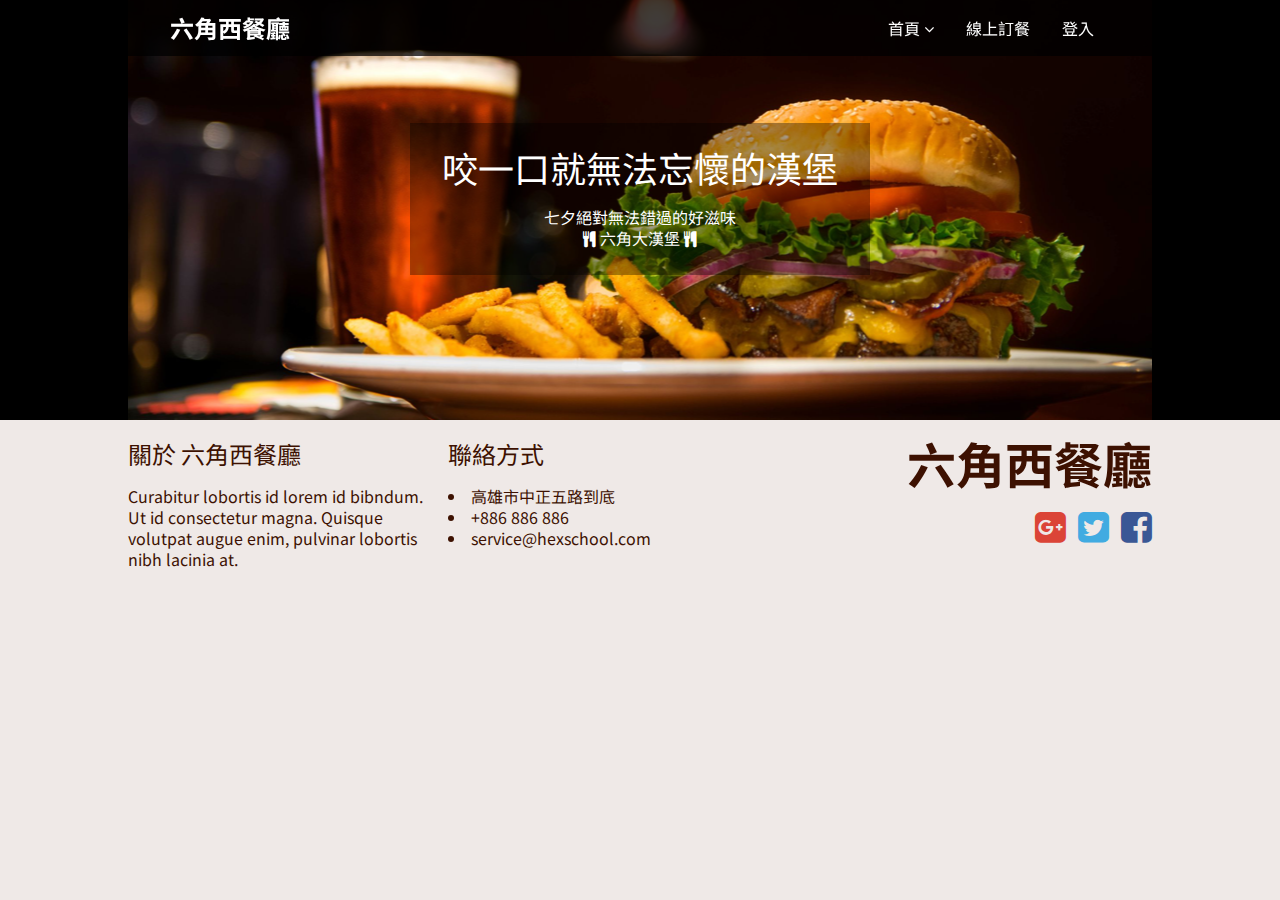
==== index.html @ e6250d26 "layout finish" ====
<!DOCTYPE html>
<html lang="en">
<head>
  <meta charset="UTF-8">
  <meta http-equiv="X-UA-Compatible" content="IE=Edge" />
  <meta name="viewport" content="width=device-width, initial-scale=1.0">
  <title>六角實習 作業三</title>
  <link rel="shortcut icon" href="./img/logo-s.png"/>
  <link rel="apple-touch-icon" href="./img/logo-s.png"/>
  <meta name='description' content="六角實習 作業三 RWD" />

  <meta property="og:title" content="六角實習 作業三" />
  <meta property="og:description" content="RWD">
  <meta property="og:type" content="website" />
  <meta property="og:url" content="FB上的網址" />
  <meta property="og:image" content="" />
  
  <link rel="stylesheet" href="https://stackpath.bootstrapcdn.com/font-awesome/4.7.0/css/font-awesome.min.css">
  <link rel="stylesheet" href="./css/main.css">
</head>
<body>
  <nav class="nav">
    <div class="width-limit">
      <h1>
        <a href="index.html">六角西餐廳</a>
      </h1>
      <ul class="nav-list">
        <li>
          <a id="nav-index" href="index.html">首頁 <span class="fa fa-angle-down"></span></a>
          <ul class="nav-sublist">
            <li>
              <a href="index.html#feature">特色</a>
            </li>
            <li>
              <a href="index.html#chef">主廚</a>
            </li>
            <li>
              <a href="index.html#map">地圖</a>
            </li>
          </ul>
        </li>
        <li>
          <a href="order.html">線上訂餐</a>
        </li>
        <li>
          <a href="login.html">登入</a>
        </li>
      </ul>
    </div>
  </nav>
  <header class="header">
    <div class="width-limit">
      <div class="slogan">
        <h1>咬一口就無法忘懷的漢堡</h1>
        <p>
          七夕絕對無法錯過的好滋味<br>
          <span class="fa fa-cutlery"></span> 六角大漢堡 <span class="fa fa-cutlery"></span>
        </p>
      </div>
    </div>
  </header>
  <main class="content">

  </main>
  <footer class="footer">
    <div class="width-limit">
      <div class="footer-block">
        <h2>關於 六角西餐廳</h2>
        <p>Curabitur lobortis id lorem id bibndum. Ut id consectetur magna. Quisque volutpat augue enim, pulvinar lobortis nibh lacinia at.</p>
      </div>
      <div class="footer-block">
        <h2>聯絡方式</h2>
        <ul>
          <li>高雄市中正五路到底</li>
          <li>+886 886 886</li>
          <li>service@hexschool.com</li>
        </ul>
      </div>
      <div class="footer-block footer-block-3">
        <h1>
          <a href="index.html">六角西餐廳</a>
        </h1>
        <a href="#" class="fa fa-google-plus-square"></a>
        <a href="#" class="fa fa-twitter-square"></a>
        <a href="#" class="fa fa-facebook-square"></a>
      </div>
    </div>
  </footer>
  <script src="https://code.jquery.com/jquery-3.6.0.min.js"></script>
  <script src="./js/main.js"></script>
</body>
</html>
---- css/main.css ----
@import url('https://fonts.googleapis.com/css2?family=Noto+Sans+TC:wght@100;300;400;500;700;900&display=swap');

/* http://meyerweb.com/eric/tools/css/reset/ 
   v2.0 | 20110126
   License: none (public domain)
*/
html, body, div, span, applet, object, iframe,
h1, h2, h3, h4, h5, h6, p, blockquote, pre,
a, abbr, acronym, address, big, cite, code,
del, dfn, em, img, ins, kbd, q, s, samp,
small, strike, strong, sub, sup, tt, var,
b, u, i, center,
dl, dt, dd, ol, ul, li,
fieldset, form, label, legend,
table, caption, tbody, tfoot, thead, tr, th, td,
article, aside, canvas, details, embed, 
figure, figcaption, footer, header, hgroup, 
menu, nav, output, ruby, section, summary,
time, mark, audio, video {
	margin: 0;
	padding: 0;
	border: 0;
	font-size: 100%;
	font: inherit;
	vertical-align: baseline;
}
/* HTML5 display-role reset for older browsers */
article, aside, details, figcaption, figure, 
footer, header, hgroup, menu, nav, section {
	display: block;
}
body {
	line-height: 1;
}
ol, ul {
	list-style: none;
}
blockquote, q {
	quotes: none;
}
blockquote:before, blockquote:after,
q:before, q:after {
	content: '';
	content: none;
}
table {
	border-collapse: collapse;
	border-spacing: 0;
}

/* written by olivialin21 */
/* all */
*,*::before,*::after{
  box-sizing: border-box;
}
html{
  scroll-behavior: smooth;
}
body{
  min-height: 100vh;
  font-family: 'Noto Sans TC', sans-serif;
  font-size: 16px;
  background-color: #EFE9E7;
}
a{
  text-decoration: none;
}
.width-limit{
  max-width: 1024px;
  margin: 0 auto;
}

/* nav */
.nav{
  width: 100%;
  position: fixed;
  top: 0;
  z-index: 99;
  background-color: rgba(0,0,0,0.75);
}
.nav .width-limit{
  display: flex;
  align-items: center;
  padding: 0 42px;
}
.nav a{
  color: #fff;
  transition: all 0.3s;
}
.nav a:hover{
  color: #ffe071;
  transform: translateY(-4px);
}
.nav h1 a{
  display: block;
  font-size: 24px;
  font-weight: bold;
  line-height: 56px;
}
.nav-list{
  display: flex;
  margin-left: auto;
}
.nav-list li{
  position: relative;
  transition: all 0.3s;
}
.nav-list a{
  display: block;
  line-height: 56px;
  padding: 0 16px;
}
.nav-sublist{
  display: none;
  position: absolute;
  width: 100%;
  text-align: center;
  background-color: #000;
}
.nav-sublist a{
  line-height: 44px;
}

/* header */
.header{
  width: 100%;
  height: 420px;
  background-color: #000;
}
.header .width-limit{
  height: 100%;
  background-image: url(../img/header_desktop.png);
  background-position: center;
  background-size: cover;
}
.slogan{
  width: 460px;
  height: 152px;
  position: absolute;
  z-index: 9;
  top: 123px;
  left: 0;
  right: 0;
  margin: auto;
  padding: 20px;
  text-align: center;
  color: #fff;
  background-color: rgba(0,0,0,0.35);
}
.slogan h1{
  margin-bottom: 16px;
  font-size: 36px;
  line-height: 48px;
}
.slogan p{
  line-height: 21px;
}

/* footer */
.footer{
  min-height: 200px;
  padding: 18px 42px;
}
.footer .width-limit{
  display: flex;
}
.footer-block{
  max-width: 299px;
  margin-right: 21px;
  line-height: 21px;
  color: #3D1101;
}
.footer-block a{
  font-size: 36px;
}
.footer-block ul{
  list-style-position: inside;
  list-style-type: disc;
}
.footer-block h2{
  margin-bottom: 16px;
  font-size: 24px;
  line-height: 32px;
}
.footer-block-3{
  margin-right: 0;
  margin-left: auto;
  text-align: right;
  font-size: 0;
}
.footer-block-3 h1{
  font-size: 49px;
  line-height: 49px;
  margin-bottom: 22px;
}
.footer-block-3 h1 a{
  display: inline-block;
  font-size: 49px;
  line-height: 49px;
  font-weight: bold;
  color: #3D1101;
  transition: all 0.3s;
}
.footer-block-3 h1 a:hover{
  transform: translateY(-4px);
}
.footer .fa{
  transition: all 0.3s;
}
.footer .fa:hover{
  transform: translateY(-4px);
}
.fa-google-plus-square{
  color: #DB4437;
  margin-right: 12px;
}
.fa-google-plus-square:hover{
  color: #af2115;
}
.fa-twitter-square{
  color: #41ABE1;
  margin-right: 12px;
}
.fa-twitter-square:hover{
  color: #137cb0;
}
.fa-facebook-square{
  color: #3A5795;
}
.fa-facebook-square:hover{
  color: #1b356f;
}
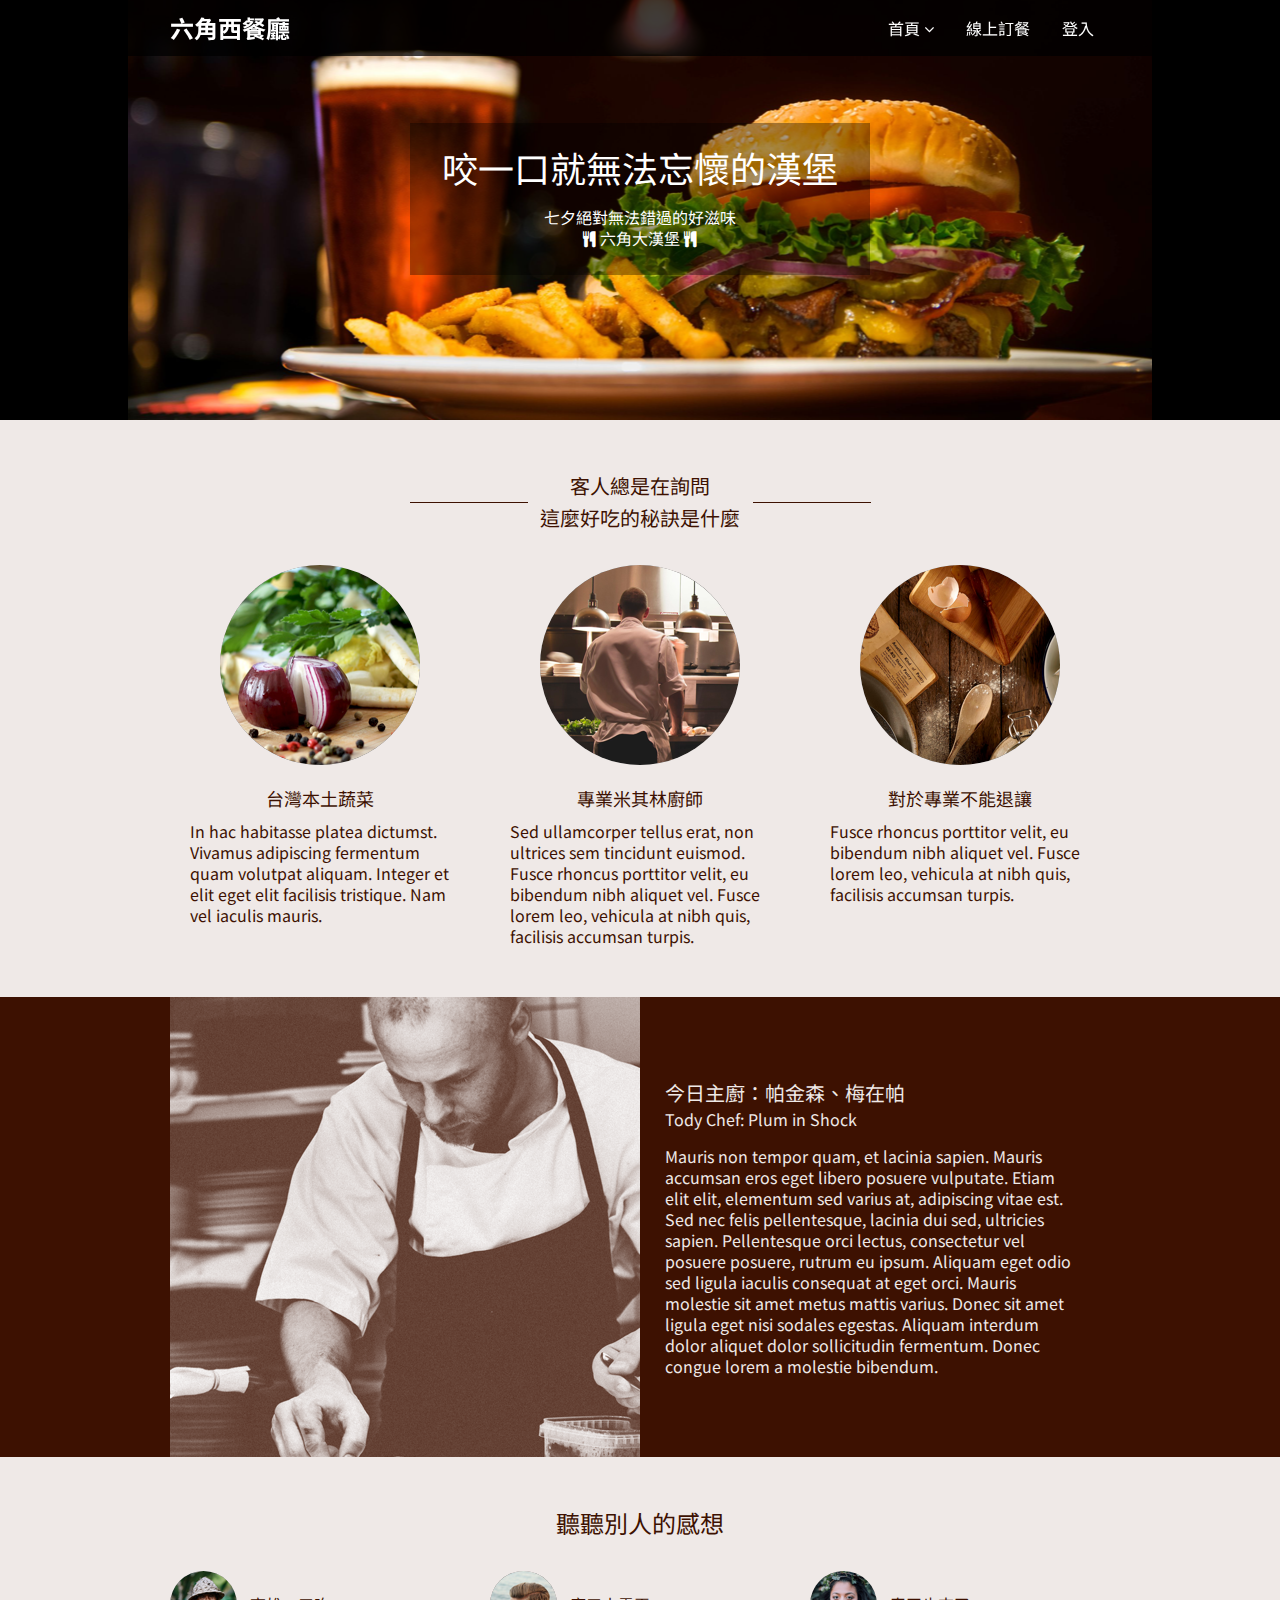
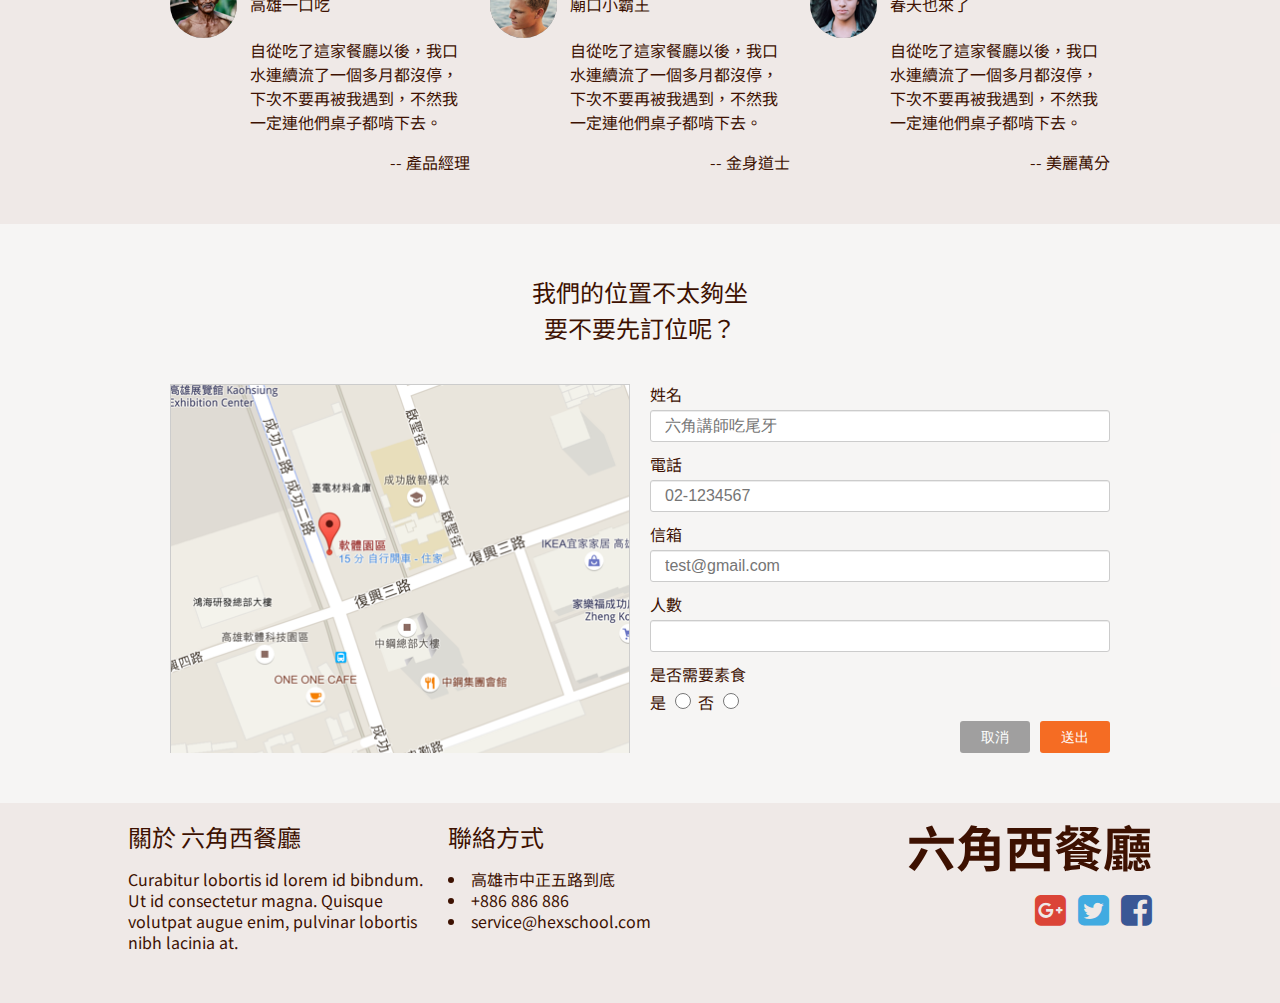
==== commit c8cc7755: "homePage form less cancel function" ====
--- a/index.html
+++ b/index.html
@@ -17,6 +17,7 @@
   
   <link rel="stylesheet" href="https://stackpath.bootstrapcdn.com/font-awesome/4.7.0/css/font-awesome.min.css">
   <link rel="stylesheet" href="./css/main.css">
+  <link rel="stylesheet" href="./css/homePage.css">
 </head>
 <body>
   <nav class="nav">
@@ -60,7 +61,111 @@
     </div>
   </header>
   <main class="content">
-
+    <article class="homePage">
+      <section id="feature" class="feature">
+        <div class="width-limit">
+          <div class="feature-title">
+            <h2>
+              客人總是在詢問<br>
+              這麼好吃的秘訣是什麼
+            </h2>
+          </div>
+          <div class="feature-content">
+            <div class="feature-content-block">
+              <img src="./img/feature_1.png" alt="">
+              <h3>台灣本土蔬菜</h3>
+              <p>
+                In hac habitasse platea dictumst. Vivamus adipiscing fermentum quam volutpat aliquam. Integer et elit eget elit facilisis tristique. Nam vel iaculis mauris.
+              </p>  
+            </div>
+            <div class="feature-content-block">
+              <img src="./img/feature_2.png" alt="">
+              <h3>專業米其林廚師</h3>
+              <p>
+                Sed ullamcorper tellus erat, non ultrices sem tincidunt euismod. Fusce rhoncus porttitor velit, eu bibendum nibh aliquet vel. Fusce lorem leo, vehicula at nibh quis, facilisis accumsan turpis.            </p>  
+            </div>
+            <div class="feature-content-block">
+              <img src="./img/feature_3.png" alt="">
+              <h3>對於專業不能退讓</h3>
+              <p>
+                Fusce rhoncus porttitor velit, eu bibendum nibh aliquet vel. Fusce lorem leo, vehicula at nibh quis, facilisis accumsan turpis.            </p>  
+            </div>
+          </div>
+        </div>
+      </section>  
+      <section id="chef" class="chef">
+        <div class="width-limit">
+          <div class="chef-img"></div>
+          <div class="chef-content">
+            <h2>今日主廚：帕金森、梅在帕</h2>
+            <h3>Tody Chef: Plum in Shock</h3>
+            <p>Mauris non tempor quam, et lacinia sapien. Mauris accumsan eros eget libero posuere vulputate. Etiam elit elit, elementum sed varius at, adipiscing vitae est. Sed nec felis pellentesque, lacinia dui sed, ultricies sapien. Pellentesque orci lectus, consectetur vel posuere posuere, rutrum eu ipsum. Aliquam eget odio sed ligula iaculis consequat at eget orci. Mauris molestie sit amet metus mattis varius. Donec sit amet ligula eget nisi sodales egestas. Aliquam interdum dolor aliquet dolor sollicitudin fermentum. Donec congue lorem a molestie bibendum.</p>
+          </div>
+        </div>
+      </section>
+      <section class="experience">
+        <div class="width-limit">
+          <h2>聽聽別人的感想</h2>
+          <div class="experience-content">
+            <div class="experience-block">
+              <img src="./img/avatar_1.png" alt="">
+              <div>
+                <h3>高雄一口吃</h3>  
+                <p class="experience-comment">自從吃了這家餐廳以後，我口水連續流了一個多月都沒停，下次不要再被我遇到，不然我一定連他們桌子都啃下去。</p>
+                <p> -- 產品經理</p>
+              </div>
+            </div>
+            <div class="experience-block">
+              <img src="./img/avatar_2.png" alt="">
+              <div>
+                <h3>廟口小霸王</h3>  
+                <p class="experience-comment">自從吃了這家餐廳以後，我口水連續流了一個多月都沒停，下次不要再被我遇到，不然我一定連他們桌子都啃下去。</p>
+                <p> -- 金身道士</p>
+              </div>
+            </div>
+            <div class="experience-block">
+              <img src="./img/avatar_3.png" alt="">
+              <div>
+                <h3>春天也來了</h3>  
+                <p class="experience-comment">自從吃了這家餐廳以後，我口水連續流了一個多月都沒停，下次不要再被我遇到，不然我一定連他們桌子都啃下去。</p>
+                <p> -- 美麗萬分</p>
+              </div>
+            </div>
+          </div>
+      </section>
+      <section id="map" class="map">
+        <div class="width-limit">
+          <h2>
+            我們的位置不太夠坐<br>
+            要不要先訂位呢？
+          </h2>
+          <div class="map-content">
+            <div class="map-img"></div>
+            <form class="form" action="index.html">
+              <label for="name">姓名</label>
+              <input id="name" type="text" placeholder="六角講師吃尾牙" name="name">  
+              <label for="tel">電話</label>
+              <input id="tel" type="tel" placeholder="02-1234567" name="tel">  
+              <label for="email">信箱</label>
+              <input id="email" type="email" placeholder="test@gmail.com" name="email">  
+              <label for="people">人數</label>
+              <input id="people" type="number" name="people">  
+              <label for="vegetarianDiet">是否需要素食</label>
+              <div>
+                <label for="vegetarianDiet-yes">是</label>
+                <input id="vegetarianDiet-yes" type="radio" name="vegetarianDiet" value="yes">  
+                <label for="vegetarianDiet-no">否</label>
+                <input id="vegetarianDiet-no" type="radio" name="vegetarianDiet" value="no">  
+              </div>
+              <div class="map-btn">
+                <button class="btn btn-gray">取消</button>
+                <button class="btn btn-orange" type="submit">送出</button>
+              </div>
+            </form>  
+          </div>
+        </div>
+      </section>
+    </article>
   </main>
   <footer class="footer">
     <div class="width-limit">
--- a/css/main.css
+++ b/css/main.css
@@ -156,6 +156,78 @@
   line-height: 21px;
 }
 
+/* form */
+.form{
+  display: flex;
+  flex-direction: column;
+}
+.form label{
+  margin-bottom: 3px;
+  text-align: left;
+  line-height: 21px;
+}
+.form-input{
+  position: relative;
+}
+.form-input input{
+  width: 100%;
+  height: 32px;
+  padding: 10px 10px 10px 30px;
+  border: 1px solid #CCCCCC;
+  border-radius: 3px;
+  font-size: 16px;
+  background: #FFFFFF;
+  box-shadow: inset 0px 1px 0px 0px #ECECEC;
+}
+.form-input i{
+  position: absolute;
+  left: 10px;
+  font-size: 15px;
+  line-height: 32px;
+  color: rgba(61,17,1,0.5);
+}
+.form-email{
+  margin-bottom: 15px;
+}
+.form-ps{
+  text-align: left;
+  margin-bottom: 30px;
+}
+.form-ps a{
+  font-size: 14px;
+  line-height: 20px;
+  color: #FF5E45;
+  cursor: pointer;
+  transition: all 0.3s;
+}
+.form-ps a:hover{
+  color: #c25215;
+}
+
+/* btn */
+.btn{
+  padding: 6px;
+  border: none;
+  font-size: 14px;
+  line-height: 20px;
+  border-radius: 3px;
+  color: #fff;
+  cursor: pointer;
+  transition: all 0.3s;
+}
+.btn-orange{
+  background: #F56C23;
+}
+.btn-orange:hover{
+  background: #c25215;
+}
+.btn-gray{
+  background: rgba(0,0,0,0.35);
+}
+.btn-gray:hover{
+  background: rgba(0,0,0,0.5);
+}
+
 /* footer */
 .footer{
   min-height: 200px;
@@ -202,13 +274,10 @@
   transition: all 0.3s;
 }
 .footer-block-3 h1 a:hover{
-  transform: translateY(-4px);
+  color: #6a3826;
 }
 .footer .fa{
   transition: all 0.3s;
-}
-.footer .fa:hover{
-  transform: translateY(-4px);
 }
 .fa-google-plus-square{
   color: #DB4437;
--- a/css/homePage.css
+++ b/css/homePage.css
@@ -0,0 +1,201 @@
+/* homePage */
+.homePage{
+  color: #3D1101;
+}
+
+/* feature */
+.feature .width-limit{
+  padding: 50px 42px;
+  text-align: center;
+}
+.feature-title{
+  margin-bottom: 31px;
+}
+.feature-title h2{
+  display: inline-block;
+  position: relative;
+  font-size: 20px;
+  line-height: 32px;
+}
+.feature-title h2::before{
+  content:'';
+  width: 118px;
+  height: 1px;
+  position: absolute;
+  top: 50%;
+  left: calc(-118px - 12px);
+  background-color: #3D1101;
+}
+.feature-title h2::after{
+  content:'';
+  width: 118px;
+  height: 1px;
+  position: absolute;
+  top: 50%;
+  right: calc(-118px - 13px);
+  background-color: #3D1101;
+}
+
+.feature-content{
+  display: flex;
+  justify-content: space-between;
+}
+.feature-content-block{
+  max-width: 260px;
+  margin: 0 20px;
+}
+.feature-content-block img{
+  margin-bottom: 20px;
+  border-radius: 50%;
+}
+.feature-content-block h3{
+  margin-bottom: 11px;
+  font-size: 18px;
+  line-height: 24px;
+}
+.feature-content-block p{
+  text-align: left;
+  line-height: 21px;
+}
+
+/* chef */
+.chef{
+  background-color: #3D1101;
+}
+.chef .width-limit{
+  display: flex;
+  padding: 0 42px;
+}
+.chef-img{
+  width: 100%;
+  max-width: 470px;
+  height: 460px;
+  margin-right: 25px;
+  background-image: url(../img//main_chef_brown.png);
+  background-size: cover;
+  background-position: center;
+}
+.chef-content{
+  color: #EFE9E7;
+  max-width: 410px;
+  position: relative;
+  top: 0;
+  bottom: 0;
+  margin: auto 0;
+}
+.chef-content h2{
+  font-size: 20px;
+  line-height: 32px;
+}
+.chef-content h3{
+  font-size: 16px;
+  line-height: 21px;
+  margin-bottom: 16px;
+}
+.chef-content p{
+  font-size: 16px;
+  line-height: 21px;
+}
+
+/* experience */
+.experience .width-limit{
+  padding: 50px 42px;
+  text-align: center;
+}
+.experience h2{
+  font-size: 24px;
+  line-height: 32px;
+  margin-bottom: 32px;
+}
+.experience-content{
+  display: flex;
+  justify-content: space-between;
+}
+.experience-block{
+  display: flex;
+}
+.experience-block img{
+  width: 67px;
+  height: 67px;
+  margin-right: 13px;
+  border-radius: 50%;
+}
+.experience-block{
+  width: 100%;
+  max-width: 300px;
+}
+.experience-block div h3{
+  text-align: left;
+  line-height: 67px;
+}
+.experience-block p{
+  text-align: right;
+  font-size: 16px;
+  line-height: 24px;
+}
+p.experience-comment{
+  margin-bottom: 16px;
+  text-align: left;
+}
+
+
+/* map */
+.map{
+  background: rgba(250,250,250,0.70);
+}
+.map .width-limit{
+  padding: 50px 42px;
+}
+.map h2{
+  margin-bottom: 38px;
+  text-align: center;
+  font-size: 24px;
+  line-height: 36px;
+}
+.map-content{
+  display: flex;
+}
+.map-img{
+  width: 100%;
+  margin-right: 20px;
+  background-image: url(../img/Map.png);
+  background-position: top left;
+  background-size: cover;
+}
+.map-content form{
+  width: 100%;
+}
+.map-content label{
+  margin-bottom: 6px;
+  line-height: 20px;
+}
+.map-content input{
+  width: 100%;
+  height: 32px;
+  margin-bottom: 12px;
+  padding: 5px 14px;
+  border: 1px solid #CCCCCC;
+  border-radius: 3px;
+  font-size: 16px;
+  background: #FFFFFF;
+  box-shadow: inset 0px 1px 0px 0px #ECECEC;
+}
+.map-content input[type="radio"]{
+  width: 16px;
+  height: 16px;
+  border: 1px solid #9B9B9B;
+  box-shadow: none;
+}
+.map-content input[type="radio"]:focus{
+  border: 1px solid #4A90E2;
+}
+
+.map-btn{
+  margin-left: auto;
+}
+.map-btn button{
+  width: 70px;
+}
+.map-btn .btn-gray{
+  margin-right: 6px;
+}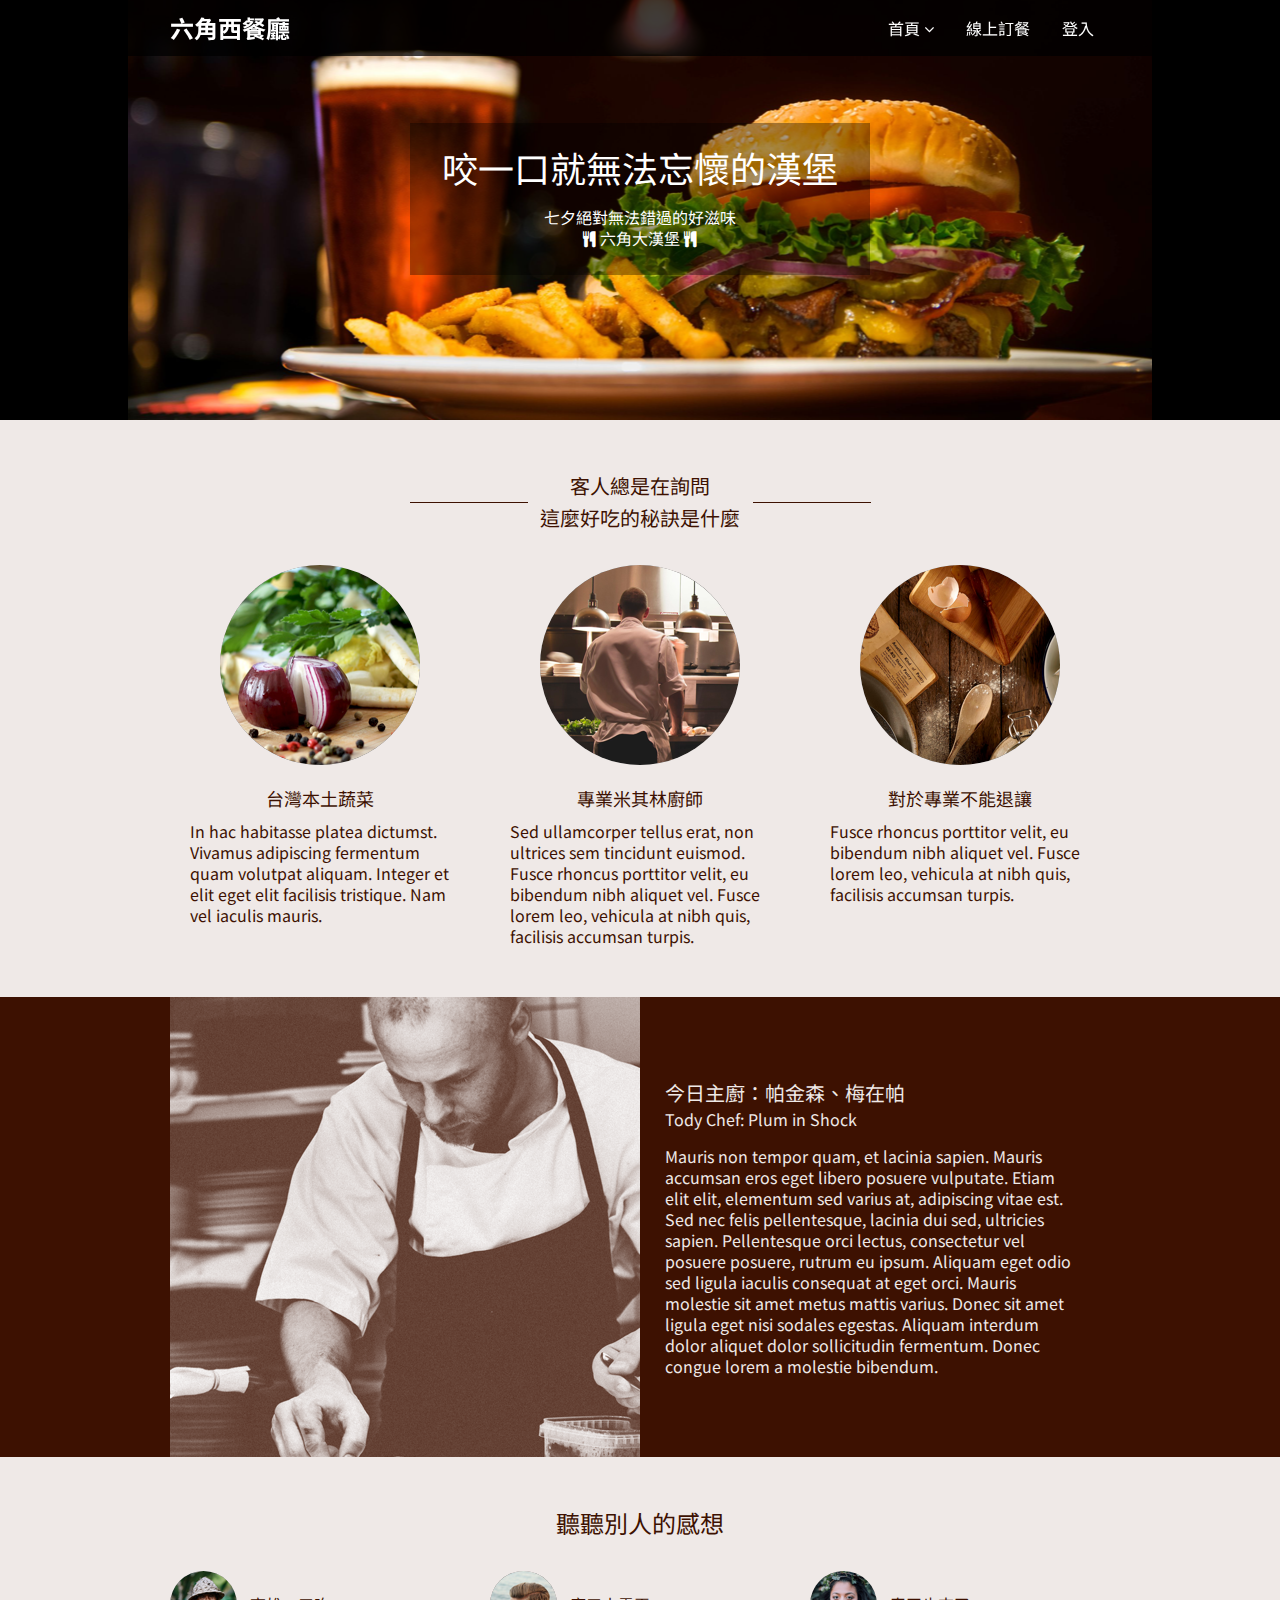
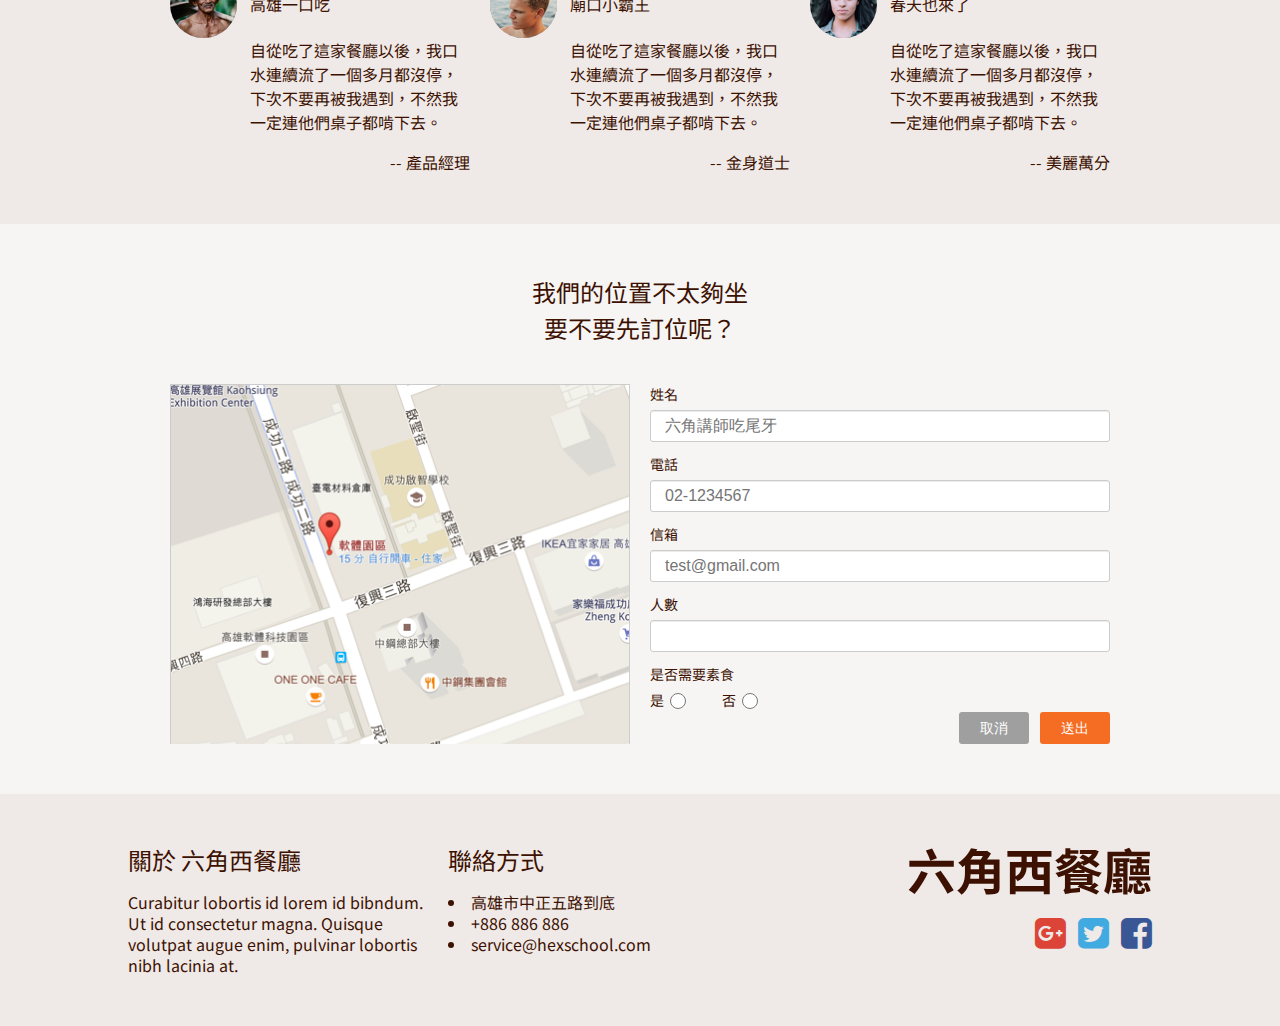
==== commit d1581bd5: "order page finish" ====
--- a/index.html
+++ b/index.html
@@ -27,7 +27,7 @@
       </h1>
       <ul class="nav-list">
         <li>
-          <a id="nav-index" href="index.html">首頁 <span class="fa fa-angle-down"></span></a>
+          <a id="nav-index" href="#">首頁 <span class="fa fa-angle-down"></span></a>
           <ul class="nav-sublist">
             <li>
               <a href="index.html#feature">特色</a>
@@ -47,6 +47,9 @@
           <a href="login.html">登入</a>
         </li>
       </ul>
+      <div class="nav-ham">
+        <span></span><span></span><span></span><span></span>
+      </div>
     </div>
   </nav>
   <header class="header">
@@ -185,9 +188,9 @@
         <h1>
           <a href="index.html">六角西餐廳</a>
         </h1>
-        <a href="#" class="fa fa-google-plus-square"></a>
-        <a href="#" class="fa fa-twitter-square"></a>
-        <a href="#" class="fa fa-facebook-square"></a>
+        <a href="https://www.hexschool.com/" class="fa fa-google-plus-square" target="_blank"></a>
+        <a href="https://twitter.com/hexschool1" class="fa fa-twitter-square" target="_blank"></a>
+        <a href="https://www.facebook.com/hexschool" class="fa fa-facebook-square" target="_blank"></a>
       </div>
     </div>
   </footer>
--- a/css/main.css
+++ b/css/main.css
@@ -48,6 +48,71 @@
 	border-spacing: 0;
 }
 
+/* hamburger icon */
+.nav-ham{
+  width: 32px;
+  height: 32px;
+  position: relative;
+  -webkit-transform: rotate(0deg);
+  -moz-transform: rotate(0deg);
+  -o-transform: rotate(0deg);
+  transform: rotate(0deg);
+  -webkit-transition: .5s ease-in-out;
+  -moz-transition: .5s ease-in-out;
+  -o-transition: .5s ease-in-out;
+  transition: .5s ease-in-out;
+  cursor: pointer;
+}
+.nav-ham span{
+  display: block;
+  position: absolute;
+  height: 3px;
+  width: 100%;
+  background: #fff;
+  border-radius: 9px;
+  opacity: 1;
+  left: 0;
+  -webkit-transform: rotate(0deg);
+  -moz-transform: rotate(0deg);
+  -o-transform: rotate(0deg);
+  transform: rotate(0deg);
+  -webkit-transition: .25s ease-in-out;
+  -moz-transition: .25s ease-in-out;
+  -o-transition: .25s ease-in-out;
+  transition: .25s ease-in-out;
+}
+.nav-ham span:nth-child(1) {
+  top: 0px;
+}
+.nav-ham span:nth-child(2),.nav-ham span:nth-child(3) {
+  top: 12px;
+}
+.nav-ham span:nth-child(4) {
+  top: 24px;
+}
+.nav-ham.open span:nth-child(1) {
+  top: 12px;
+  width: 0%;
+  left: 50%;
+}
+.nav-ham.open span:nth-child(2) {
+  -webkit-transform: rotate(45deg);
+  -moz-transform: rotate(45deg);
+  -o-transform: rotate(45deg);
+  transform: rotate(45deg);
+}
+.nav-ham.open span:nth-child(3) {
+  -webkit-transform: rotate(-45deg);
+  -moz-transform: rotate(-45deg);
+  -o-transform: rotate(-45deg);
+  transform: rotate(-45deg);
+}
+.nav-ham.open span:nth-child(4) {
+  top: 9px;
+  width: 0%;
+  left: 50%;
+}
+
 /* written by olivialin21 */
 /* all */
 *,*::before,*::after{
@@ -97,6 +162,9 @@
   font-weight: bold;
   line-height: 56px;
 }
+.nav-ham{
+  display: none;
+}
 .nav-list{
   display: flex;
   margin-left: auto;
@@ -119,6 +187,45 @@
 }
 .nav-sublist a{
   line-height: 44px;
+}
+@media(max-width:768px){
+  .nav .width-limit{
+    padding: 0 10px;
+  }
+  .nav h1 a{
+    font-size: 18px;
+  }
+}
+@media(max-width:375px){
+  .nav-list {
+    flex-direction: column;
+    max-height: 0px;
+    position: fixed;
+    z-index: 99;
+    top: 56px;
+    left: 0;
+    right: 0;
+    background: #000;
+    transition: max-height 1s;
+    overflow: hidden;
+  }
+  .nav-list a{
+    line-height: 40px;
+  }
+  .nav-sublist{
+    position: relative;
+    padding-left: 24px;
+    text-align: left;
+  }
+  .nav-ham{
+    color: #fff;
+    display: block;
+    margin-left: auto;
+  }
+  /*jQ點擊後動態在 body 加上 class */
+  .show .nav-list{
+    max-height: 240px;
+  }
 }
 
 /* header */
@@ -176,6 +283,7 @@
   border: 1px solid #CCCCCC;
   border-radius: 3px;
   font-size: 16px;
+  line-height: 22px;
   background: #FFFFFF;
   box-shadow: inset 0px 1px 0px 0px #ECECEC;
 }
@@ -230,8 +338,7 @@
 
 /* footer */
 .footer{
-  min-height: 200px;
-  padding: 18px 42px;
+  padding: 20px 42px;
 }
 .footer .width-limit{
   display: flex;
@@ -274,7 +381,7 @@
   transition: all 0.3s;
 }
 .footer-block-3 h1 a:hover{
-  color: #6a3826;
+  color: #a0644e;
 }
 .footer .fa{
   transition: all 0.3s;
--- a/css/homePage.css
+++ b/css/homePage.css
@@ -142,6 +142,7 @@
 /* map */
 .map{
   background: rgba(250,250,250,0.70);
+  margin-bottom: 30px;
 }
 .map .width-limit{
   padding: 50px 42px;
@@ -168,6 +169,7 @@
 .map-content label{
   margin-bottom: 6px;
   line-height: 20px;
+  font-size: 14px;
 }
 .map-content input{
   width: 100%;
@@ -177,18 +179,28 @@
   border: 1px solid #CCCCCC;
   border-radius: 3px;
   font-size: 16px;
+  line-height: 22px;
   background: #FFFFFF;
   box-shadow: inset 0px 1px 0px 0px #ECECEC;
 }
 .map-content input[type="radio"]{
   width: 16px;
   height: 16px;
+  margin: 0 36px 0 6px;
   border: 1px solid #9B9B9B;
   box-shadow: none;
 }
 .map-content input[type="radio"]:focus{
   border: 1px solid #4A90E2;
 }
+.form div{
+  display: flex;
+  align-items: center;
+}
+.form div label{
+  margin: 0;
+  margin-bottom: 2px;
+}
 
 .map-btn{
   margin-left: auto;
@@ -197,5 +209,10 @@
   width: 70px;
 }
 .map-btn .btn-gray{
-  margin-right: 6px;
+  margin-right: 11px;
+}
+
+/* footer */
+.footer{
+  margin-bottom:30px;
 }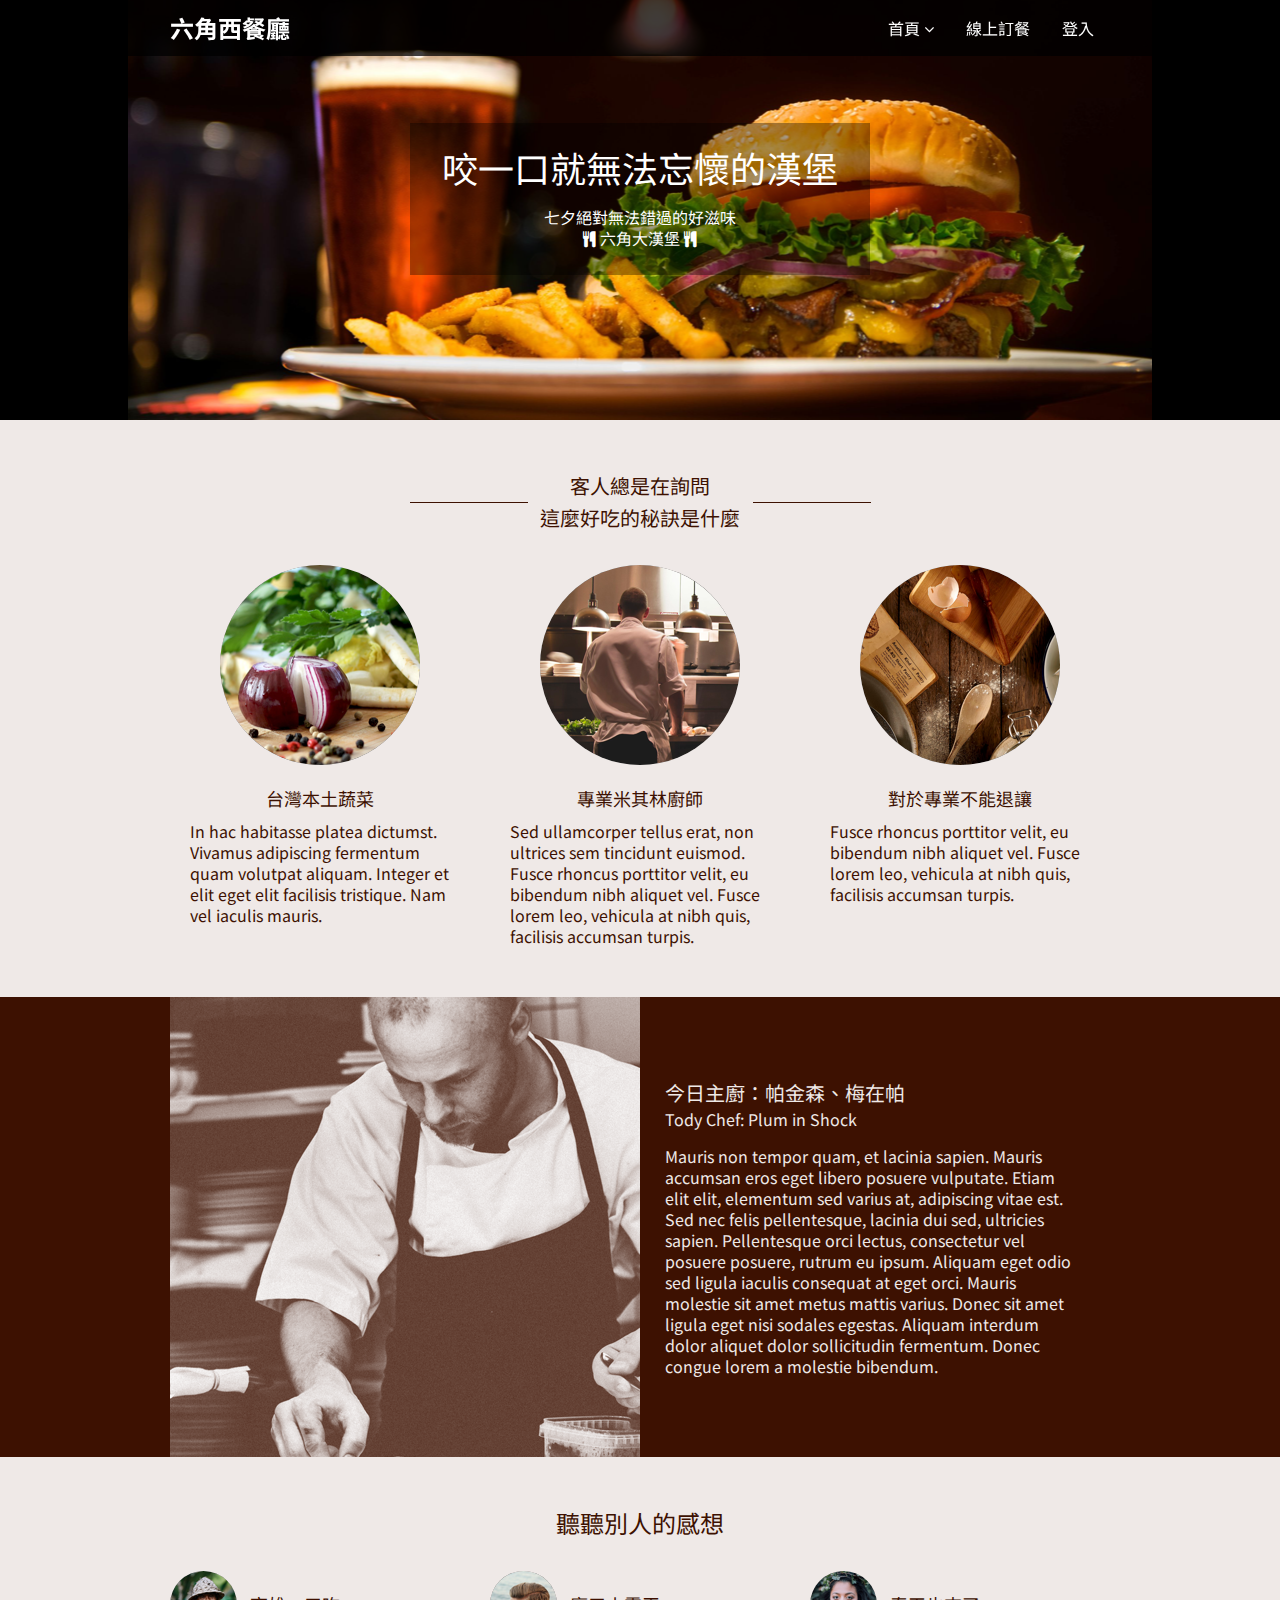
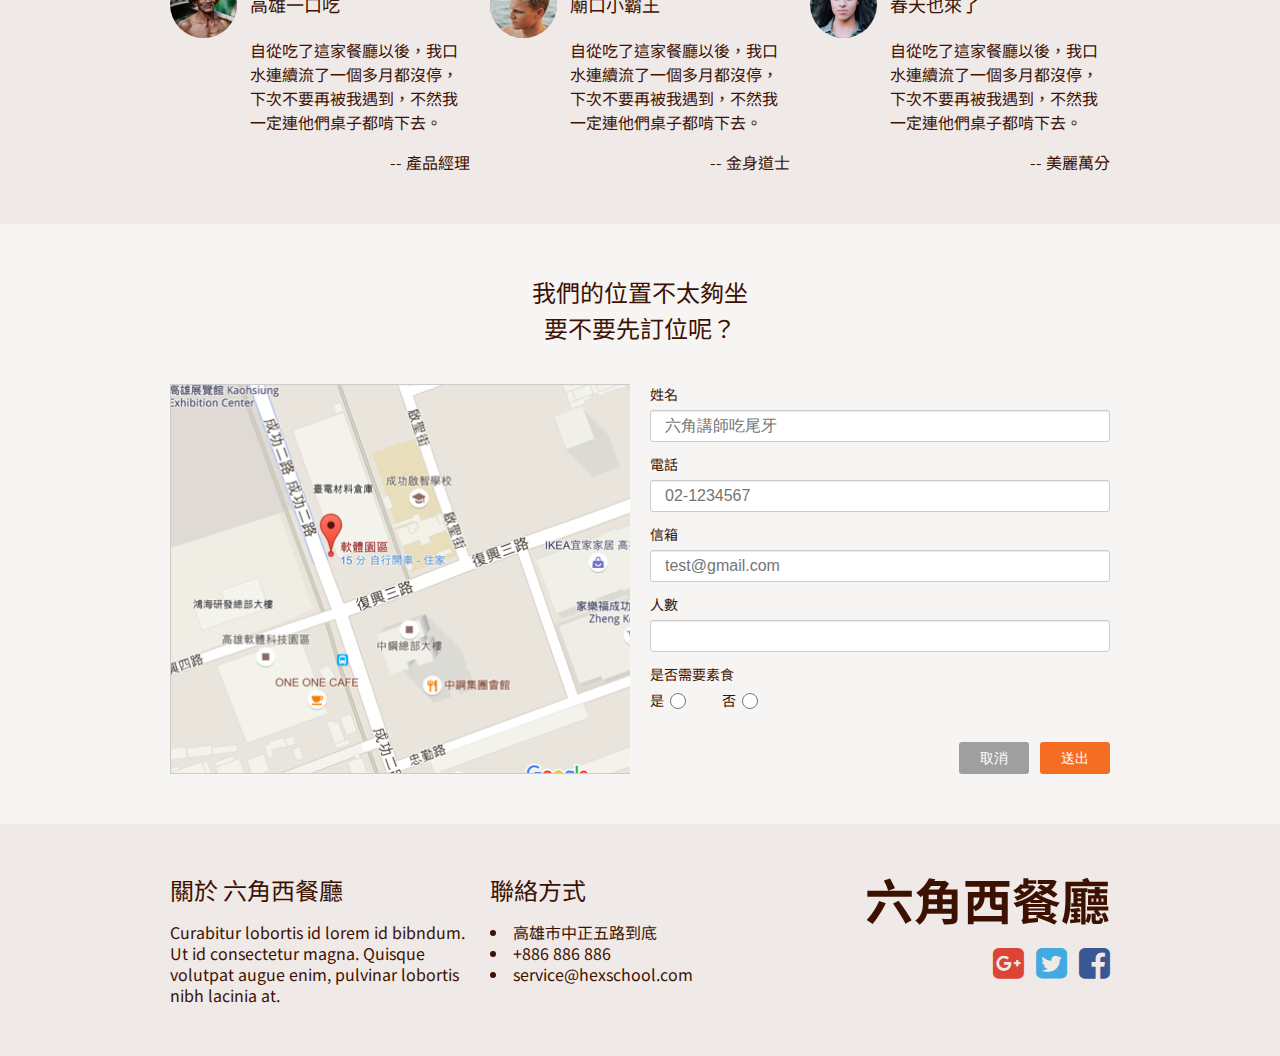
==== commit 35663b1f: "layouot & homePage rwd finish" ====
--- a/index.html
+++ b/index.html
@@ -27,7 +27,7 @@
       </h1>
       <ul class="nav-list">
         <li>
-          <a id="nav-index" href="#">首頁 <span class="fa fa-angle-down"></span></a>
+          <a id="nav-index">首頁 <span class="fa fa-angle-down"></span></a>
           <ul class="nav-sublist">
             <li>
               <a href="index.html#feature">特色</a>
@@ -154,7 +154,7 @@
               <label for="people">人數</label>
               <input id="people" type="number" name="people">  
               <label for="vegetarianDiet">是否需要素食</label>
-              <div>
+              <div class="map-radio">
                 <label for="vegetarianDiet-yes">是</label>
                 <input id="vegetarianDiet-yes" type="radio" name="vegetarianDiet" value="yes">  
                 <label for="vegetarianDiet-no">否</label>
--- a/css/main.css
+++ b/css/main.css
@@ -50,8 +50,8 @@
 
 /* hamburger icon */
 .nav-ham{
-  width: 32px;
-  height: 32px;
+  width: 24px;
+  height: 24px;
   position: relative;
   -webkit-transform: rotate(0deg);
   -moz-transform: rotate(0deg);
@@ -85,13 +85,13 @@
   top: 0px;
 }
 .nav-ham span:nth-child(2),.nav-ham span:nth-child(3) {
-  top: 12px;
+  top: 9px;
 }
 .nav-ham span:nth-child(4) {
-  top: 24px;
+  top: 18px;
 }
 .nav-ham.open span:nth-child(1) {
-  top: 12px;
+  top: 9px;
   width: 0%;
   left: 50%;
 }
@@ -196,7 +196,7 @@
     font-size: 18px;
   }
 }
-@media(max-width:375px){
+@media(max-width:425px){
   .nav-list {
     flex-direction: column;
     max-height: 0px;
@@ -241,15 +241,16 @@
   background-size: cover;
 }
 .slogan{
-  width: 460px;
-  height: 152px;
+  width: 100%;
+  max-width: 460px;
+  min-height: 152px;
   position: absolute;
   z-index: 9;
   top: 123px;
   left: 0;
   right: 0;
   margin: auto;
-  padding: 20px;
+  padding: 20px 6px;
   text-align: center;
   color: #fff;
   background-color: rgba(0,0,0,0.35);
@@ -261,6 +262,14 @@
 }
 .slogan p{
   line-height: 21px;
+}
+@media(max-width:425px){
+  .header .width-limit{
+    background-image: url(../img/header_mobile.png);
+  }
+  .slogan{
+    width: calc(100% - 20px);
+  }
 }
 
 /* form */
@@ -337,11 +346,9 @@
 }
 
 /* footer */
-.footer{
-  padding: 20px 42px;
-}
 .footer .width-limit{
   display: flex;
+  padding: 20px 42px;
 }
 .footer-block{
   max-width: 299px;
@@ -405,4 +412,25 @@
 }
 .fa-facebook-square:hover{
   color: #1b356f;
+}
+@media(max-width:768px){
+  .footer .width-limit{
+    padding: 20px 10px;
+  }
+  .footer-block{
+    max-width: 233px;
+    margin-right: 20px;
+  }
+  .footer-block-3{
+    max-width: 245px;
+  }
+}
+@media(max-width:425px){
+  .footer .width-limit{
+    flex-direction: column;
+  }
+  .footer-block{
+    max-width: 100%;
+    margin: 0 0 30px 0;
+  }
 }--- a/css/homePage.css
+++ b/css/homePage.css
@@ -7,6 +7,7 @@
 .feature .width-limit{
   padding: 50px 42px;
   text-align: center;
+  overflow: hidden;
 }
 .feature-title{
   margin-bottom: 31px;
@@ -19,7 +20,8 @@
 }
 .feature-title h2::before{
   content:'';
-  width: 118px;
+  width: 100%;
+  max-width: 118px;
   height: 1px;
   position: absolute;
   top: 50%;
@@ -28,7 +30,8 @@
 }
 .feature-title h2::after{
   content:'';
-  width: 118px;
+  width: 100%;
+  max-width: 118px;
   height: 1px;
   position: absolute;
   top: 50%;
@@ -57,6 +60,30 @@
   text-align: left;
   line-height: 21px;
 }
+@media(max-width:768px){
+  .feature .width-limit{
+    padding: 50px 30px 20px 30px;
+  }
+  .feature-content{
+    flex-wrap: wrap;
+  }
+  .feature-content-block{
+    max-width: 200px;
+    margin: 0 auto 30px auto;
+  }
+}
+@media(max-width:425px){
+  .feature-title h2::before{
+    display: none;
+  }
+  .feature-title h2::after{
+    display: none;
+  }
+  .feature-content-block{
+    max-width: 260px;
+    margin-bottom: 30px;
+  }
+}
 
 /* chef */
 .chef{
@@ -67,8 +94,7 @@
   padding: 0 42px;
 }
 .chef-img{
-  width: 100%;
-  max-width: 470px;
+  width: 470px;
   height: 460px;
   margin-right: 25px;
   background-image: url(../img//main_chef_brown.png);
@@ -77,7 +103,7 @@
 }
 .chef-content{
   color: #EFE9E7;
-  max-width: 410px;
+  width: 410px;
   position: relative;
   top: 0;
   bottom: 0;
@@ -95,6 +121,30 @@
 .chef-content p{
   font-size: 16px;
   line-height: 21px;
+}
+@media(max-width:768px){
+  .chef .width-limit{
+    padding: 0 10px;
+  }
+  .chef-img{
+    width: 373px;
+  }
+  .chef-content{
+    width: 330px;
+  }
+}
+@media(max-width:425px){
+  .chef .width-limit{
+    padding: 0;
+    flex-direction: column;
+  }
+  .chef-img{
+    width: 100%;
+  }
+  .chef-content{
+    width: 100%;
+    padding: 30px;
+  }
 }
 
 /* experience */
@@ -126,6 +176,7 @@
 }
 .experience-block div h3{
   text-align: left;
+  font-size: 18px;
   line-height: 67px;
 }
 .experience-block p{
@@ -136,6 +187,27 @@
 p.experience-comment{
   margin-bottom: 16px;
   text-align: left;
+}
+@media(max-width:768px){
+  .experience .width-limit{
+    padding: 50px 10px;
+  }
+  .experience-block{
+    width: 100%;
+    max-width: 230px;
+  }
+}
+@media(max-width:425px){
+  .experience .width-limit{
+    padding: 50px 10px 30px 10px;
+  }
+  .experience-content{
+    flex-direction: column;
+  }
+  .experience-block{
+    max-width: 100%;
+    margin-bottom: 30px;
+  }
 }
 
 
@@ -201,18 +273,39 @@
   margin: 0;
   margin-bottom: 2px;
 }
-
+.map-radio{
+  margin-bottom: 30px;
+}
 .map-btn{
-  margin-left: auto;
+  margin-left:auto;
 }
 .map-btn button{
   width: 70px;
 }
 .map-btn .btn-gray{
   margin-right: 11px;
+}
+@media(max-width:768px){
+  .map .width-limit{
+    padding: 50px 10px;
+  }
+}
+@media(max-width:425px){
+  .map-content{
+    flex-direction: column;
+  }
+  .map-img{
+    height: 386px;
+    margin: 0 0 30px 0;
+  }
 }
 
 /* footer */
 .footer{
   margin-bottom:30px;
+}
+@media(max-width:425px){
+  .footer{
+    margin-bottom: 0;
+  }
 }